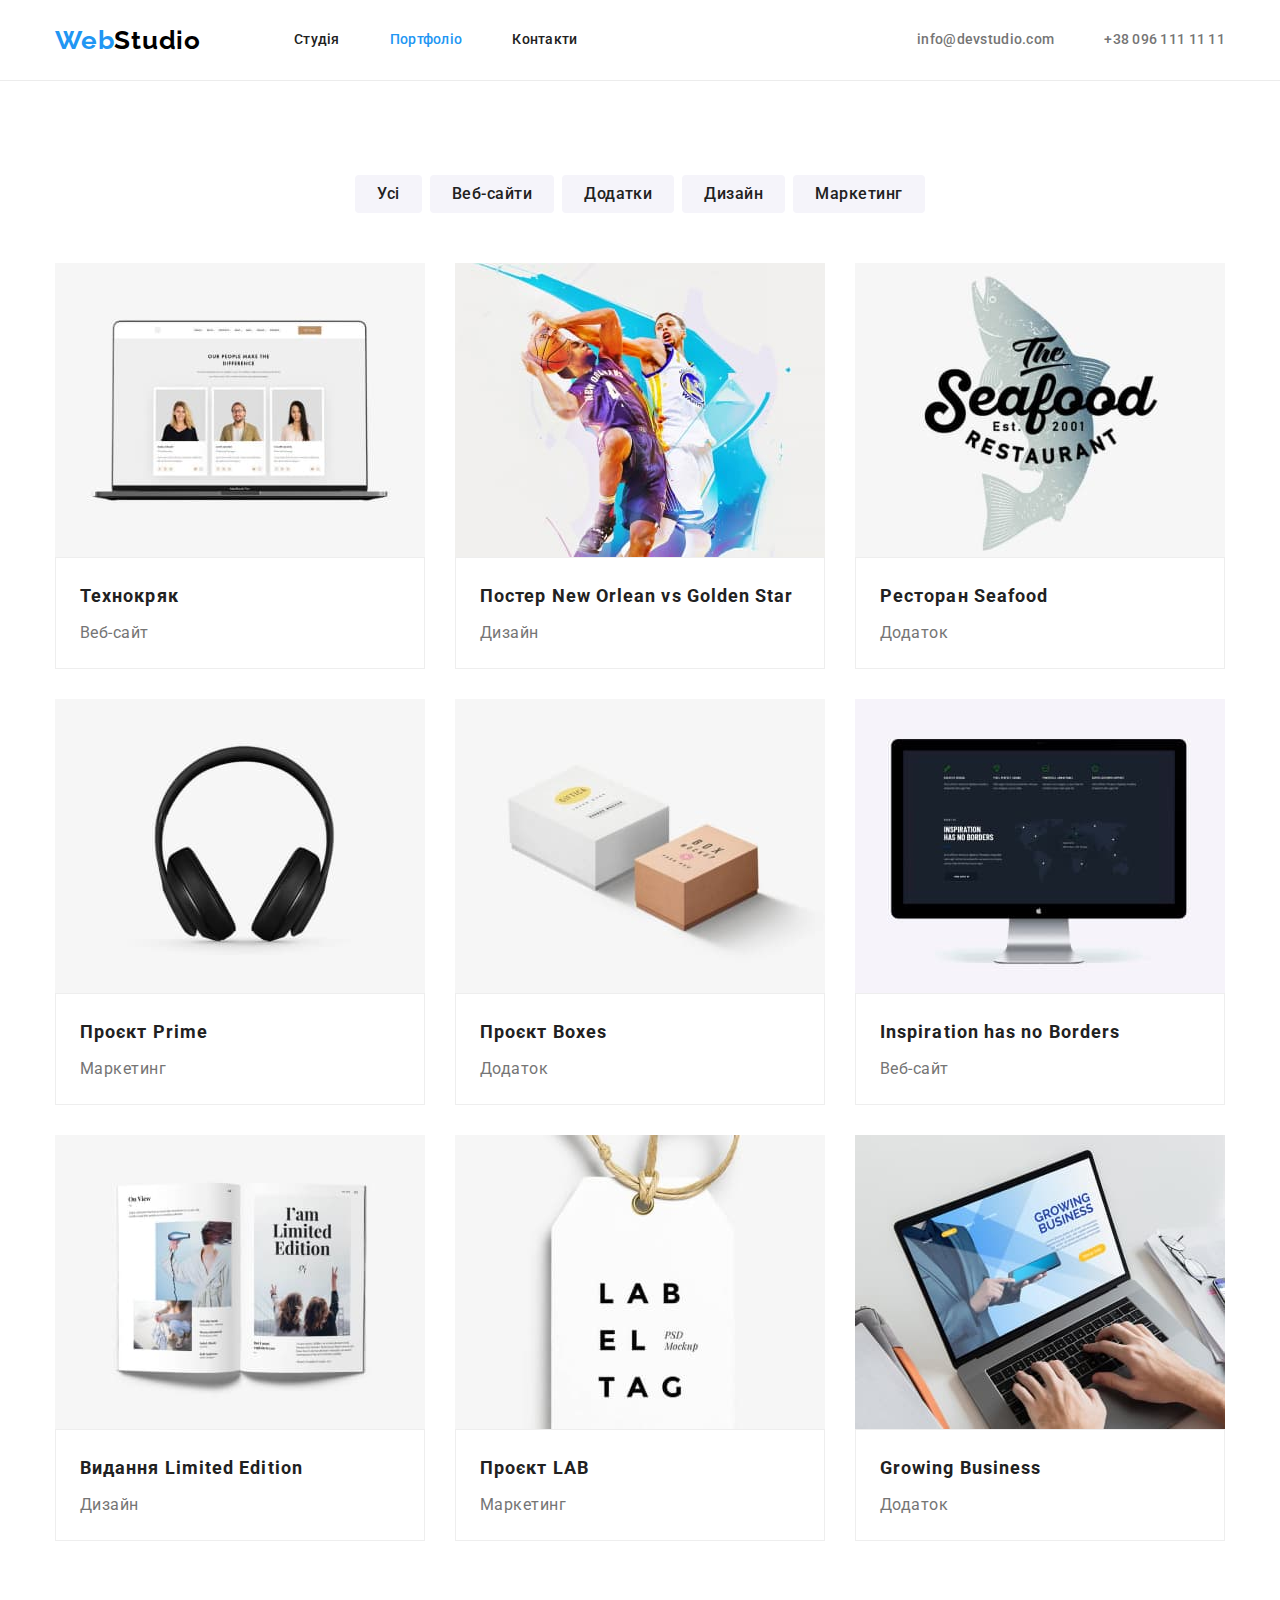
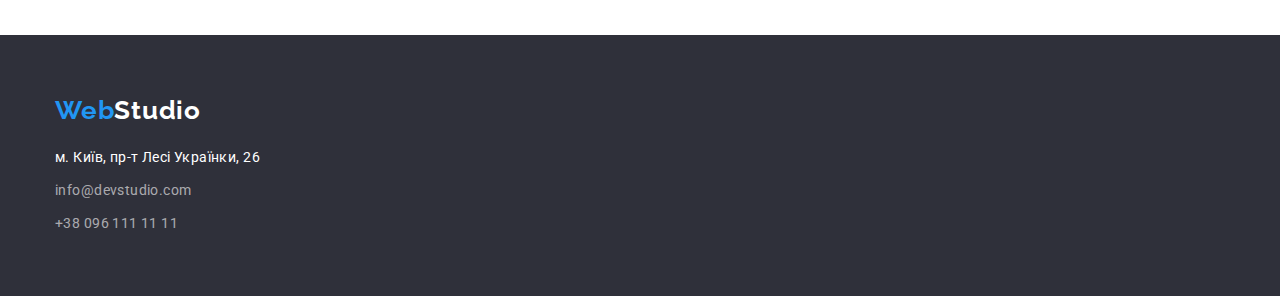
==== portfolio.html @ 96814334 "New rep" ====
<!DOCTYPE html>
<html lang="uk">
  <head>
    <meta charset="UTF-8" />
    <meta http-equiv="X-UA-Compatible" content="IE=edge" />
    <meta name="viewport" content="width=device-width, initial-scale=1.0" />
    <title>Портфоліо</title>
    <link rel="preconnect" href="https://fonts.googleapis.com" />
    <link rel="preconnect" href="https://fonts.gstatic.com" crossorigin />
    <link
      href="https://fonts.googleapis.com/css2?family=Raleway:wght@700&family=Roboto:wght@400;500;700;900&display=swap"
      rel="stylesheet"
    />
    <link
      rel="stylesheet"
      href="https://cdnjs.cloudflare.com/ajax/libs/modern-normalize/1.1.0/modern-normalize.min.css"
    />
    <link rel="stylesheet" href="./css/styles.css" />
  </head>
  <body>
    <header class="header">
      <div class="container main-header">
        <a class="logo link" href="./index.html">Web<span class="header-logo link">Studio</span></a>
        <nav class="header-navigation">
          <ul class="header-list list">
            <li class="item"><a href="./index.html" class="header-item link">Студія</a></li>
            <li class="item">
              <a href="./portfolio.html" class="header-item link current">Портфоліо</a>
            </li>
            <li class="item"><a href="" class="header-item link">Контакти </a></li>
          </ul>
        </nav>
        <ul class="contact-list list">
          <li class="item">
            <a href="mailto:info@devstudio.com" class="header-email link">info@devstudio.com</a>
          </li>
          <li class="item">
            <a href="tel:+380961111111" class="header-tel link">+38 096 111 11 11</a>
          </li>
        </ul>
      </div>
    </header>
    <main>
      <section class="section">
        <div class="container">
          <h1 class="visually-hidden">Портфоліо</h1>
          <ul class="list filter-list">
            <li class="item"><button type="button" class="portfolio-btn">Усі</button></li>

            <li class="item"><button type="button" class="portfolio-btn">Веб-сайти</button></li>

            <li class="item"><button type="button" class="portfolio-btn">Додатки</button></li>

            <li class="item"><button type="button" class="portfolio-btn">Дизайн</button></li>
            <li class="item"><button type="button" class="portfolio-btn">Маркетинг</button></li>
          </ul>
          <ul class="list portfolio">
            <li class="portfolio-element">
              <img src="./images/portfolio1.jpg" alt="зображення портфоліо 1" width="370" />
              <div class="portfolio-cont">
                <h2 class="portfolio-project">Технокряк</h2>
                <p class="portfolio-project-descr">Веб-сайт</p>
              </div>
            </li>

            <li class="portfolio-element">
              <img src="./images/portfolio2.jpg" alt="зображення портфоліо 2" width="370" />
              <div class="portfolio-cont">
                <h2 class="portfolio-project">Постер New Orlean vs Golden Star</h2>
                <p class="portfolio-project-descr">Дизайн</p>
              </div>
            </li>
            <li class="portfolio-element">
              <img src="./images/portfolio3.jpg" alt="зображення портфоліо 3" width="370" />
              <div class="portfolio-cont">
                <h2 class="portfolio-project">Ресторан Seafood</h2>
                <p class="portfolio-project-descr">Додаток</p>
              </div>
            </li>
            <li class="portfolio-element">
              <img src="./images/portfolio4.jpg" alt="зображення портфоліо 4" width="370" />
              <div class="portfolio-cont">
                <h2 class="portfolio-project">Проєкт Prime</h2>
                <p class="portfolio-project-descr">Маркетинг</p>
              </div>
            </li>
            <li class="portfolio-element">
              <img src="./images/portfolio5.jpg" alt="зображення портфоліо 5" width="370" />
              <div class="portfolio-cont">
                <h2 class="portfolio-project">Проєкт Boxes</h2>
                <p class="portfolio-project-descr">Додаток</p>
              </div>
            </li>
            <li class="portfolio-element">
              <img src="./images/portfolio6.jpg" alt="зображення портфоліо 6" width="370" />
              <div class="portfolio-cont">
                <h2 class="portfolio-project">Inspiration has no Borders</h2>
                <p class="portfolio-project-descr">Веб-сайт</p>
              </div>
            </li>
            <li class="portfolio-element">
              <img src="./images/portfolio7.jpg" alt="зображення портфоліо 7" width="370" />
              <div class="portfolio-cont">
                <h2 class="portfolio-project">Видання Limited Edition</h2>
                <p class="portfolio-project-descr">Дизайн</p>
              </div>
            </li>
            <li class="portfolio-element">
              <img src="./images/portfolio8.jpg" alt="зображення портфоліо 8" width="370" />
              <div class="portfolio-cont">
                <h2 class="portfolio-project">Проєкт LAB</h2>
                <p class="portfolio-project-descr">Маркетинг</p>
              </div>
            </li>
            <li class="portfolio-element">
              <img src="./images/portfolio9.jpg" alt="зображення портфоліо 9" width="370" />
              <div class="portfolio-cont">
                <h2 class="portfolio-project">Growing Business</h2>
                <p class="portfolio-project-descr">Додаток</p>
              </div>
            </li>
          </ul>
        </div>
      </section>
    </main>
    <footer class="footer">
      <div class="container footer-container">
        <a class="logo footer-link link" href="/index.html"
          >Web<span class="footer-logo link">Studio</span></a
        >
        <address class="footer-add">
          <ul class="footer-list">
            <li class="footer-item list">
              <a
                href="https://goo.gl/maps/1oM3FaSCb9Nd8nZu6"
                target="_blank"
                rel="noopener noreferrer nofollow"
                class="footer-address link"
                >м. Київ, пр-т Лесі Українки, 26
              </a>
            </li>
            <li class="footer-item list">
              <a href="mailto:info@devstudio.com" class="footer-email link">info@devstudio.com</a>
            </li>
            <li class="footer-item list">
              <a href="tel:+380961111111" class="footer-tel link">+38 096 111 11 11</a>
            </li>
          </ul>
        </address>
      </div>
    </footer>
  </body>
</html>
---- css/styles.css ----
body {
  font-family: 'Roboto', sans-serif;
  color: var(--body);
  background-color: var(--white);
  font-size: 14px;
  letter-spacing: 0.03em;
}
.list {
  list-style: none;
  margin: 0;
  padding: 0;
}

.link {
  text-decoration: none;
}

img {
  display: block;
  height: auto;
  max-width: 100%;
}

:root {
  --body: #212121;
  --body-background: #f5f5f5;
  --white: #ffffff;
  --background-hero-footer: #2f303a;
  --text: #757575;
  --logo-hover: #2196f3;
  --black: #000000;
  --team-background: #f5f4fa;
}

.section {
  padding: 94px 0px;
}

.container {
  width: 1200px;
  padding-left: 15px;
  padding-right: 15px;
  margin: 0 auto;
}

/*------------------- HEADER---------------*/

.header {
  border-bottom: 1px solid #ececec;
}

.logo {
  font-family: 'Raleway';
  font-weight: 700;
  font-size: 26px;
  line-height: 1.19;
  letter-spacing: 0.03em;
  color: var(--logo-hover);
  margin-right: 93px;
}

.header-logo {
  font-family: 'Raleway';
  font-weight: 700;
  font-size: 26px;
  line-height: 1.19;
  color: var(--black);
}

.main-header {
  display: flex;
  align-items: center;
}

.header-list {
  display: flex;
}

.header-list .item {
  margin-right: 50px;
}

.header-list .item:last-child {
  margin-right: 0;
}

.header-item {
  display: block;
  font-weight: 500;
  line-height: 1.14;
  letter-spacing: 0.02em;
  color: var(--body);
  padding-top: 32px;
  padding-bottom: 32px;
}

.header-item:hover {
  color: var(--logo-hover);
}

.header-item:focus {
  color: var(--logo-hover);
}

.current {
  color: var(--logo-hover);
}

.contact-list {
  display: flex;
  margin-left: auto;
}

.contact-list .item + .item {
  margin-left: 50px;
}

.header-email {
  display: block;
  font-weight: 500;
  font-size: 14px;
  line-height: 1.14;
  letter-spacing: 0.02em;
  color: var(--text);
  padding-top: 32px;
  padding-bottom: 32px;
}

.header-email:hover {
  color: var(--logo-hover);
}

.header-email:focus {
  color: var(--logo-hover);
}

.header-tel {
  display: block;
  font-weight: 500;
  font-size: 14px;
  line-height: 1.14;
  letter-spacing: 0.02em;
  color: var(--text);
  padding-top: 32px;
  padding-bottom: 32px;
}

.header-tel:hover {
  color: var(--logo-hover);
}

.header-tel:focus {
  color: var(--logo-hover);
}

/*------------------- HERO---------------*/
.hero {
  background: var(--background-hero-footer);
  text-align: center;
  padding: 200px 0;
}
.hero-title {
  font-weight: 900;
  font-size: 44px;
  line-height: 1.36;
  letter-spacing: 0.06em;
  text-transform: uppercase;
  color: var(--white);
  width: 696px;
  margin: 0 auto;
}
.hero-btn {
  font-family: inherit;
  font-weight: 700;
  font-size: 16px;
  line-height: 1.88;
  align-items: center;
  text-align: center;
  letter-spacing: 0.06em;
  cursor: pointer;
  color: var(--white);
  background: var(--logo-hover);
  box-shadow: 0px 4px 4px rgba(0, 0, 0, 0.15);
  border-radius: 4px;
  padding: 10px 32px;
  border: none;
  margin-top: 30px;
}
.hero-btn:hover {
  background: #188ce8;
}

.hero-btn:focus {
  background: #188ce8;
}

/*------------------- Sections---------------*/

.visually-hidden {
  position: absolute;
  width: 1px;
  height: 1px;
  margin: -1px;
  border: 0;
  padding: 0;

  white-space: nowrap;
  clip-path: inset(100%);
  clip: rect(0 0 0 0);
  overflow: hidden;
}

.feature-list {
  display: flex;
  flex-wrap: wrap;
}

.feature-list .item {
  width: 270px;
  margin-right: 30px;
}

.feature-list .item:last-child {
  margin-right: 0;
}
.feature-header {
  font-weight: 700;
  line-height: 1.14;
  text-transform: uppercase;
  color: var(--body);
  margin-top: 0;
  margin-bottom: 10px;
  font-size: 14px;
}
.feature-text {
  line-height: 1.71;
  letter-spacing: 0.03em;
  color: var(--text);
  margin: 0;
}

.header-section {
  font-weight: 700;
  font-size: 36px;
  line-height: 1.17;
  text-align: center;
  letter-spacing: 0.03em;
  color: var(--body);
  margin-top: 0;
  margin-bottom: 50px;
}

.doing-section {
  padding-top: 0;
}

.doing-list {
  display: flex;
  flex-wrap: wrap;
}

.doing-list .item {
  width: 370px;
  margin-right: 30px;
}

.doing-list .item:last-child {
  margin-right: 0;
}

.team-section {
  background: var(--team-background);
  padding-top: 94px;
  padding-bottom: 94px;
}

.team-list {
  display: flex;
  flex-wrap: wrap;
}

.team-card {
  width: 270px;
  margin-right: 30px;
  box-shadow: 0px 1px 3px rgba(0, 0, 0, 0.12), 0px 1px 1px rgba(0, 0, 0, 0.14),
    0px 2px 1px rgba(0, 0, 0, 0.2);
  border-radius: 0px 0px 4px 4px;
  background-color: var(--white);
}

.team-card:last-child {
  margin-right: 0;
}

.team-name {
  font-weight: 500;
  font-size: 16px;
  line-height: 1.18;
  text-align: center;
  letter-spacing: 0.03em;
  color: var(--body);
  margin-bottom: 10px;
  margin-top: 0;
}
.team-descr {
  font-size: 16px;
  line-height: 1.18;
  text-align: center;
  letter-spacing: 0.03em;
  color: var(--text);
  margin: 0;
  margin-top: 0;
}

.team-cont {
  padding: 30px 0;
}
/*------------------- Footer---------------*/

.footer {
  background: var(--background-hero-footer);
  padding: 60px 0;
}

.footer-container {
}

.footer-link {
  margin: 0;
}

.footer-logo {
  font-family: 'Raleway';
  font-weight: 700;
  font-size: 26px;
  line-height: 1.19;
  letter-spacing: 0.03em;
  color: var(--white);
}

.footer-list {
  padding: 0;
  margin: 0;
}

.footer-item {
  margin-bottom: 9px;
}

.footer-item:last-child {
  margin-bottom: 0;
}

.footer-add {
  font-style: normal;
  margin-top: 20px;
}

.footer-address {
  font-size: 14px;
  line-height: 1.71;
  letter-spacing: 0.03em;
  color: var(--white);
  font-style: normal;
}
.footer-address:hover {
  color: var(--logo-hover);
}
.footer-address:focus {
  color: var(--logo-hover);
}

.footer-email {
  font-size: 14px;
  line-height: 1.71;
  letter-spacing: 0.03em;
  color: rgba(255, 255, 255, 0.6);
  font-style: normal;
}

.footer-email:hover {
  color: var(--logo-hover);
}
.footer-email:focus {
  color: var(--logo-hover);
}
.footer-tel {
  font-size: 14px;
  line-height: 1.71;
  letter-spacing: 0.03em;
  color: rgba(255, 255, 255, 0.6);
  font-style: normal;
}

.footer-tel:hover {
  color: var(--logo-hover);
}
.footer-tel:focus {
  color: var(--logo-hover);
}

/*------------------- Portfolio---------------*/

.portfolio {
  display: flex;
  flex-wrap: wrap;
}

.filter-list {
  display: flex;
  flex-wrap: wrap;
  justify-content: center;
  margin-bottom: 50px;
}

.filter-list .item {
  margin-right: 8px;
}

.filter-list .item:last-child {
  margin-right: 0;
}

.portfolio-element {
  width: 370px;
  margin-right: 30px;
  margin-bottom: 30px;
}

.portfolio-element:nth-child(3n) {
  margin-right: 0;
}
.portfolio-element:nth-last-child(-n + 3) {
  margin-bottom: 0;
}
.portfolio-btn {
  background: var(--team-background);
  border-radius: 4px;
  font-weight: 500;
  font-size: 16px;
  line-height: 1.62;
  font-family: inherit;
  text-align: center;
  letter-spacing: 0.03em;
  color: var(--body);
  cursor: pointer;
  padding: 6px 22px;
  border-radius: 4px;
  border: none;
}

.portfolio-btn:hover {
  background-color: var(--logo-hover);
  color: var(--white);
}
.portfolio-project {
  font-weight: 700;
  font-size: 18px;
  line-height: 2;
  letter-spacing: 0.06em;
  color: var(--body);
  margin-top: 0px;
  margin-bottom: 4px;
}
.portfolio-project-descr {
  font-size: 16px;
  line-height: 1.88;
  letter-spacing: 0.03em;
  color: var(--text);
  margin: 0px;
}

.portfolio-cont {
  padding-top: 20px;
  padding-bottom: 20px;
  padding-left: 24px;
  padding-right: 0;
  border: 1px solid #eeeeee;
}
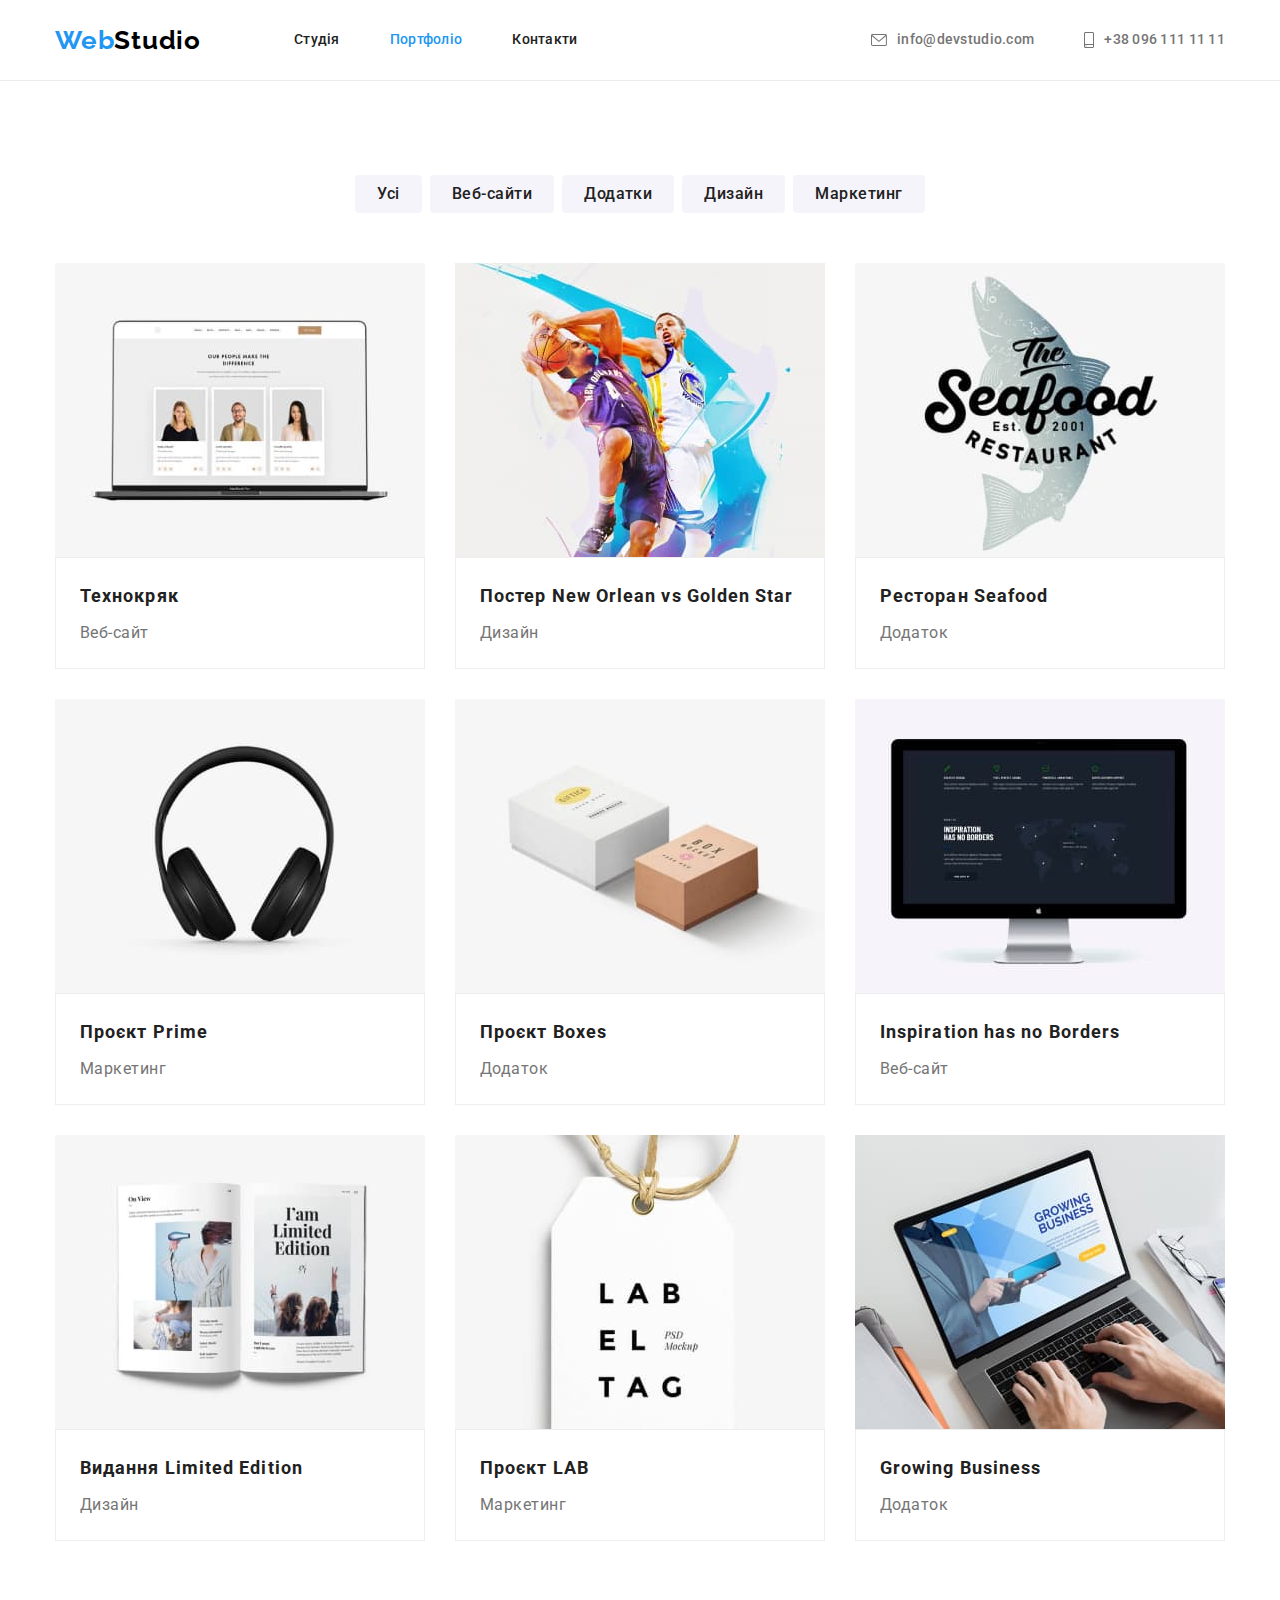
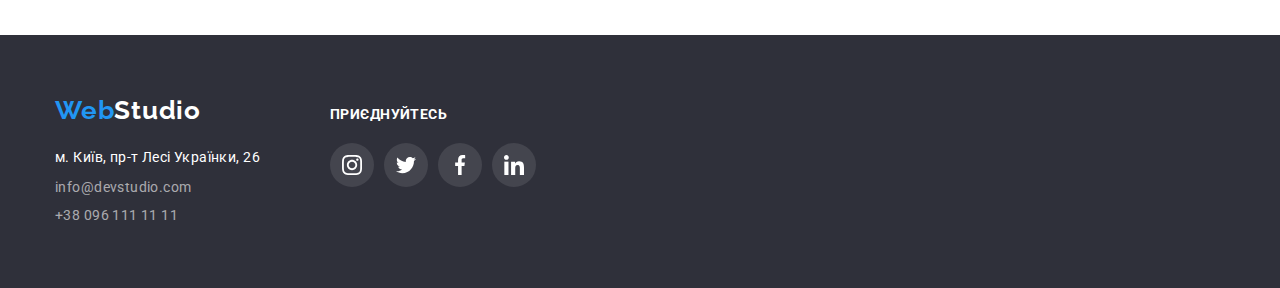
==== commit eadde150: "Summary hw4" ====
--- a/portfolio.html
+++ b/portfolio.html
@@ -32,10 +32,20 @@
         </nav>
         <ul class="contact-list list">
           <li class="item">
-            <a href="mailto:info@devstudio.com" class="header-email link">info@devstudio.com</a>
+            <a href="mailto:info@devstudio.com" class="contact-link link"
+              >info@devstudio.com
+              <svg class="contact-icon" width="16px" height="12px">
+                <use href="./images/symbol-defs.svg#icon-envelope"></use>
+              </svg>
+            </a>
           </li>
           <li class="item">
-            <a href="tel:+380961111111" class="header-tel link">+38 096 111 11 11</a>
+            <a href="tel:+380961111111" class="contact-link link"
+              >+38 096 111 11 11
+              <svg class="contact-icon" width="10px" height="16px">
+                <use href="./images/symbol-defs.svg#icon-smartphone-1"></use>
+              </svg>
+            </a>
           </li>
         </ul>
       </div>
@@ -124,29 +134,64 @@
       </section>
     </main>
     <footer class="footer">
-      <div class="container footer-container">
-        <a class="logo footer-link link" href="/index.html"
-          >Web<span class="footer-logo link">Studio</span></a
-        >
-        <address class="footer-add">
-          <ul class="footer-list">
-            <li class="footer-item list">
-              <a
-                href="https://goo.gl/maps/1oM3FaSCb9Nd8nZu6"
-                target="_blank"
-                rel="noopener noreferrer nofollow"
-                class="footer-address link"
-                >м. Київ, пр-т Лесі Українки, 26
+      <div class="footer-container container">
+        <div class="footer-contaiter-address">
+          <a class="logo footer-link link" href="/index.html"
+            >Web<span class="footer-logo link">Studio</span></a
+          >
+          <address class="footer-add">
+            <ul class="footer-list">
+              <li class="footer-item list">
+                <a
+                  href="https://goo.gl/maps/1oM3FaSCb9Nd8nZu6"
+                  target="_blank"
+                  rel="noopener noreferrer nofollow"
+                  class="footer-address link"
+                  >м. Київ, пр-т Лесі Українки, 26
+                </a>
+              </li>
+              <li class="footer-item list">
+                <a href="mailto:info@devstudio.com" class="footer-email link">info@devstudio.com</a>
+              </li>
+              <li class="footer-item list">
+                <a href="tel:+380961111111" class="footer-tel link">+38 096 111 11 11</a>
+              </li>
+            </ul>
+          </address>
+        </div>
+        <div class="footer-social">
+          <p class="text-social">Приєднуйтесь</p>
+          <ul class="footer-social-list list">
+            <li class="item">
+              <a href="" class="footer-social-link">
+                <svg class="footer-social-icon" width="20px" height="20px">
+                  <use href="./images/symbol-defs.svg#icon-instagram-2"></use>
+                </svg>
               </a>
             </li>
-            <li class="footer-item list">
-              <a href="mailto:info@devstudio.com" class="footer-email link">info@devstudio.com</a>
+            <li class="item">
+              <a href="" class="footer-social-link">
+                <svg class="footer-social-icon" width="20px" height="20px">
+                  <use href="./images/symbol-defs.svg#icon-twitter-1"></use>
+                </svg>
+              </a>
             </li>
-            <li class="footer-item list">
-              <a href="tel:+380961111111" class="footer-tel link">+38 096 111 11 11</a>
+            <li class="item">
+              <a href="" class="footer-social-link">
+                <svg class="footer-social-icon" width="20px" height="20px">
+                  <use href="./images/symbol-defs.svg#icon-facebook-1"></use>
+                </svg>
+              </a>
+            </li>
+            <li class="item">
+              <a href="" class="footer-social-link">
+                <svg class="footer-social-icon" width="20px" height="20px">
+                  <use href="./images/symbol-defs.svg#icon-linkedin-1"></use>
+                </svg>
+              </a>
             </li>
           </ul>
-        </address>
+        </div>
       </div>
     </footer>
   </body>
--- a/css/styles.css
+++ b/css/styles.css
@@ -115,8 +115,10 @@
   margin-left: 50px;
 }
 
-.header-email {
-  display: block;
+.contact-link {
+  width: 100%;
+  height: 100%;
+  display: flex;
   font-weight: 500;
   font-size: 14px;
   line-height: 1.14;
@@ -124,33 +126,25 @@
   color: var(--text);
   padding-top: 32px;
   padding-bottom: 32px;
-}
-
-.header-email:hover {
-  color: var(--logo-hover);
-}
-
-.header-email:focus {
-  color: var(--logo-hover);
-}
-
-.header-tel {
-  display: block;
-  font-weight: 500;
-  font-size: 14px;
-  line-height: 1.14;
-  letter-spacing: 0.02em;
-  color: var(--text);
-  padding-top: 32px;
-  padding-bottom: 32px;
-}
-
-.header-tel:hover {
-  color: var(--logo-hover);
-}
-
-.header-tel:focus {
-  color: var(--logo-hover);
+  flex-direction: row-reverse;
+  justify-content: center;
+  align-items: center;
+  gap: 10px;
+}
+
+.contact-icon {
+  fill: var(--text);
+}
+
+.contact-link:hover,
+.contact-link:focus {
+  color: var(--logo-hover);
+  outline: 0;
+}
+
+.contact-link:hover .contact-icon,
+.contact-link:focus .contact-icon {
+  fill: var(--logo-hover);
 }
 
 /*------------------- HERO---------------*/
@@ -158,7 +152,15 @@
   background: var(--background-hero-footer);
   text-align: center;
   padding: 200px 0;
-}
+  background-image: linear-gradient(rgba(47, 48, 58, 0.4), rgba(47, 48, 58, 0.4)),
+    url(../images/hero-bgd.jpg);
+  background-repeat: no-repeat;
+  background-position: center;
+  background-size: cover;
+  max-width: 1600px;
+  height: 600px;
+}
+
 .hero-title {
   font-weight: 900;
   font-size: 44px;
@@ -192,6 +194,7 @@
 
 .hero-btn:focus {
   background: #188ce8;
+  outline: 0;
 }
 
 /*------------------- Sections---------------*/
@@ -239,6 +242,27 @@
   margin: 0;
 }
 
+.feature-img-list {
+  display: flex;
+  justify-content: center;
+  align-items: center;
+  gap: 30px;
+  margin-bottom: 30px;
+}
+
+.feature-img-list .item {
+  display: flex;
+  justify-content: center;
+  align-items: center;
+  width: 270px;
+  height: 120px;
+  background-color: var(--team-background);
+}
+
+.feature-img-icon {
+  object-position: center;
+}
+
 .header-section {
   font-weight: 700;
   font-size: 36px;
@@ -310,11 +334,86 @@
   color: var(--text);
   margin: 0;
   margin-top: 0;
+  margin-bottom: 16px;
 }
 
 .team-cont {
   padding: 30px 0;
 }
+
+.team-soc-list {
+  display: flex;
+  justify-content: center;
+  gap: 10px;
+}
+
+.team-soc-item {
+  width: 44px;
+  height: 44px;
+}
+
+.team-soc-link {
+  width: 100%;
+  height: 100%;
+  background: var(--white);
+  border-radius: 50%;
+  display: flex;
+  align-items: center;
+  justify-content: center;
+}
+
+.team-soc-icon {
+  fill: #afb1b8;
+}
+
+.team-soc-link:hover,
+.team-soc-link:focus {
+  background-color: var(--logo-hover);
+  outline: 0;
+}
+
+.team-soc-link:hover .team-soc-icon,
+.team-soc-link:focus .team-soc-icon {
+  fill: var(--white);
+}
+
+.client-list {
+  display: flex;
+  justify-content: center;
+  gap: 30px;
+}
+
+.client-list-item {
+  width: calc((100%-150px) / 6);
+  height: 92px;
+}
+.client-list-link {
+  width: 100%;
+  height: 100%;
+  border: 1px solid #afb1b8;
+  border-radius: 4px;
+  display: block;
+  display: flex;
+  align-items: center;
+  justify-content: center;
+}
+
+.client-list-icon {
+  fill: #afb1b8;
+}
+
+.client-list-link:hover,
+.client-list-link:focus {
+  border: 1px solid var(--logo-hover);
+  border-radius: 4px;
+  outline: 0;
+}
+
+.client-list-link:hover .client-list-icon,
+.client-list-link:focus .client-list-icon {
+  fill: var(--logo-hover);
+}
+
 /*------------------- Footer---------------*/
 
 .footer {
@@ -322,9 +421,6 @@
   padding: 60px 0;
 }
 
-.footer-container {
-}
-
 .footer-link {
   margin: 0;
 }
@@ -372,7 +468,6 @@
 
 .footer-email {
   font-size: 14px;
-  line-height: 1.71;
   letter-spacing: 0.03em;
   color: rgba(255, 255, 255, 0.6);
   font-style: normal;
@@ -397,6 +492,57 @@
 }
 .footer-tel:focus {
   color: var(--logo-hover);
+}
+
+.footer-container {
+  display: flex;
+  align-items: baseline;
+  width: 1200px;
+  margin-left: auto;
+  margin-right: auto;
+}
+
+.text-social {
+  color: var(--white);
+  font-weight: 700;
+  font-size: 14px;
+  line-height: 1.14;
+  letter-spacing: 0.03em;
+  text-transform: uppercase;
+  margin-top: 0;
+  margin-bottom: 20px;
+}
+
+.footer-social-list {
+  list-style: none;
+  display: flex;
+  justify-content: center;
+  column-gap: 10px;
+  padding: 0;
+}
+
+.footer-social {
+  margin-left: 70px;
+}
+
+.footer-social-link {
+  display: flex;
+  width: 44px;
+  height: 44px;
+  justify-content: center;
+  align-items: center;
+  background-color: rgba(255, 255, 255, 0.1);
+  border-radius: 50%;
+}
+
+.footer-social-icon {
+  fill: var(--white);
+}
+
+.footer-social-link:hover,
+.footer-social-link:focus {
+  background-color: var(--logo-hover);
+  outline: 0;
 }
 
 /*------------------- Portfolio---------------*/
@@ -425,6 +571,11 @@
   width: 370px;
   margin-right: 30px;
   margin-bottom: 30px;
+}
+
+.portfolio-element:hover {
+  box-shadow: 0px 1px 1px rgba(0, 0, 0, 0.12), 0px 4px 4px rgba(0, 0, 0, 0.06),
+    1px 4px 6px rgba(0, 0, 0, 0.16);
 }
 
 .portfolio-element:nth-child(3n) {
@@ -452,7 +603,10 @@
 .portfolio-btn:hover {
   background-color: var(--logo-hover);
   color: var(--white);
-}
+  box-shadow: 0px 3px 1px rgba(0, 0, 0, 0.1), 0px 1px 2px rgba(0, 0, 0, 0.08),
+    0px 2px 2px rgba(0, 0, 0, 0.12);
+}
+
 .portfolio-project {
   font-weight: 700;
   font-size: 18px;
@@ -474,6 +628,6 @@
   padding-top: 20px;
   padding-bottom: 20px;
   padding-left: 24px;
-  padding-right: 0;
+  padding-right: 24px;
   border: 1px solid #eeeeee;
 }
